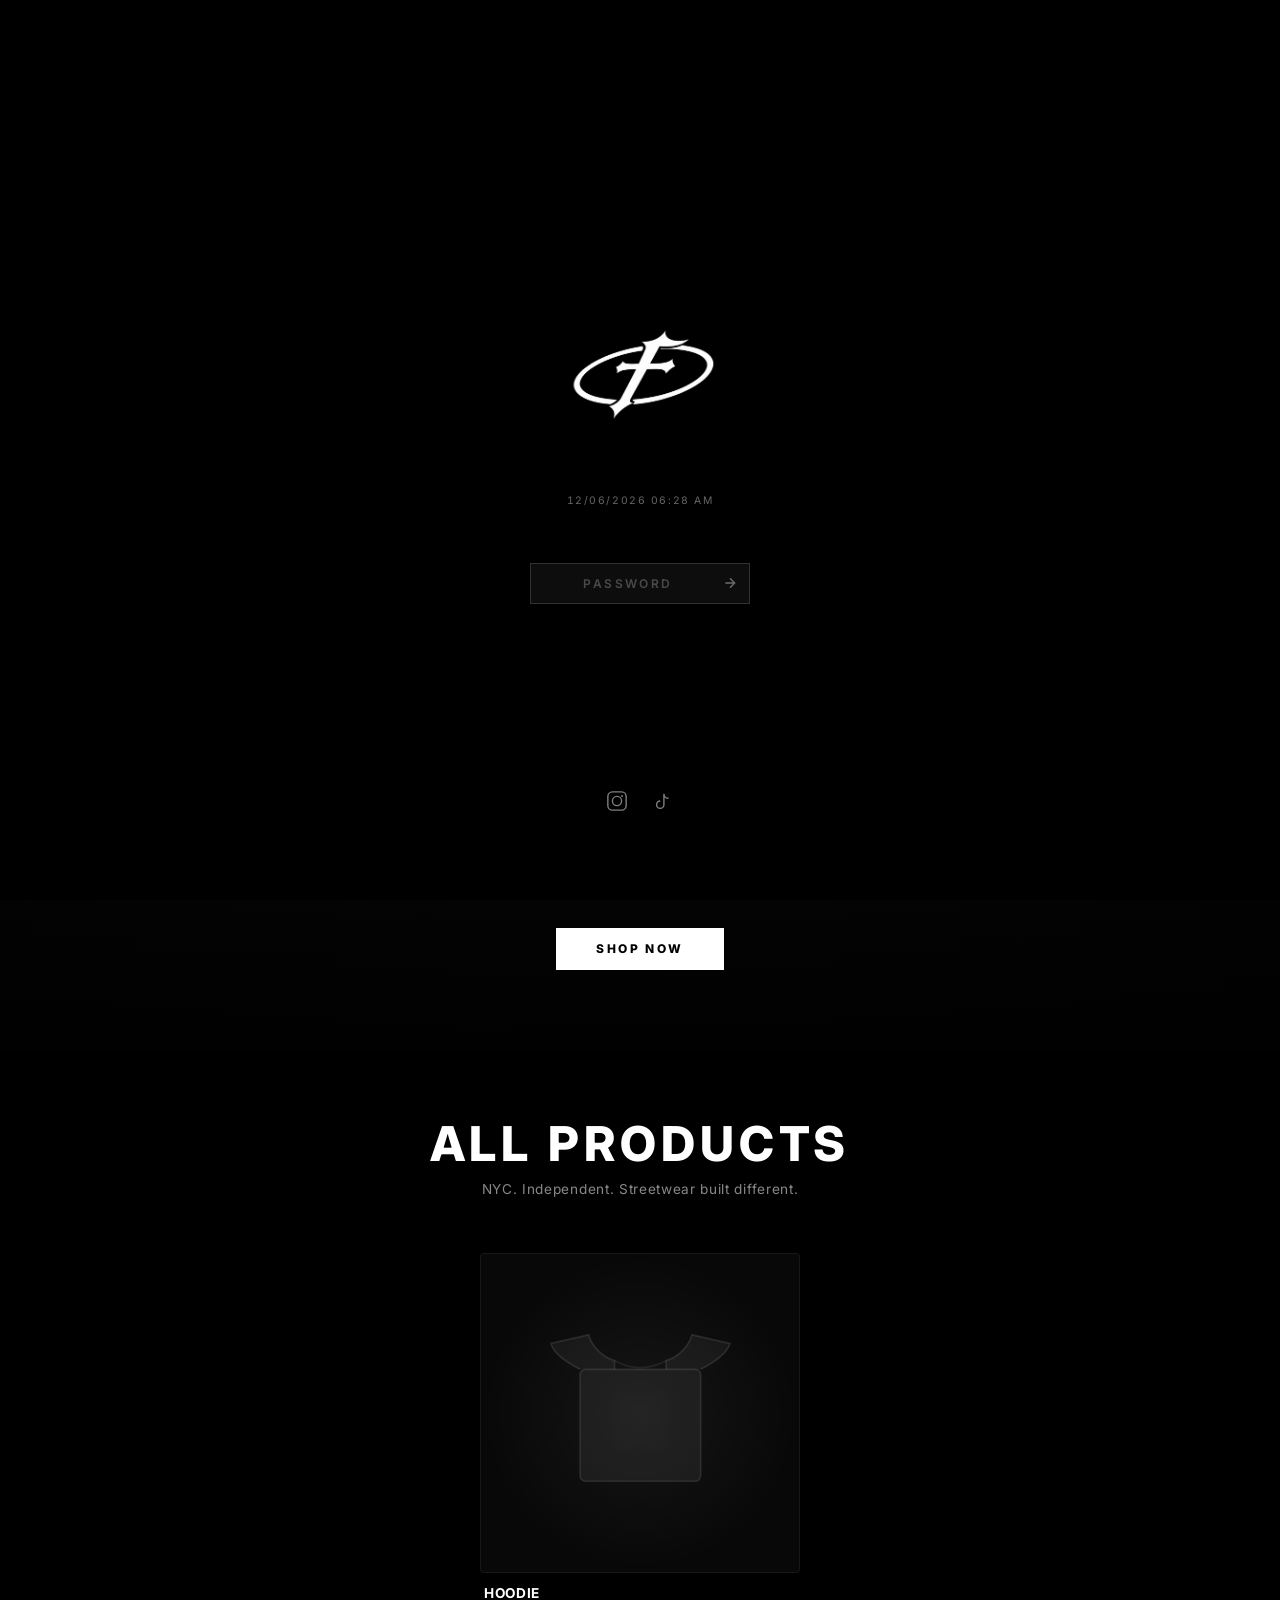
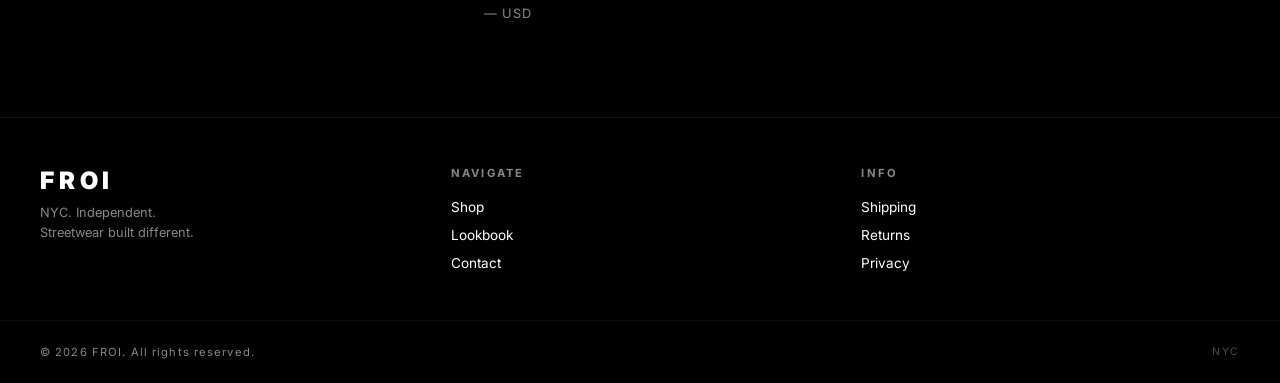
==== preview.html @ b71837b9 "add product page modal for hoodie" ====
<!DOCTYPE html>
<html lang="en">
<head>
  <meta charset="UTF-8">
  <meta name="viewport" content="width=device-width, initial-scale=1.0">
  <title>FROI — Collection</title>
  <link rel="preconnect" href="https://fonts.googleapis.com">
  <link href="https://fonts.googleapis.com/css2?family=Inter:wght@400;600;700;800;900&display=swap" rel="stylesheet">
  <style>
    *, *::before, *::after { box-sizing: border-box; margin: 0; padding: 0; }

    :root {
      --bg: #000000;
      --text: #ffffff;
      --text-muted: #888;
      --accent: #ffffff;
      --font: 'Inter', -apple-system, sans-serif;
    }

    html { font-size: 16px; scroll-behavior: smooth; }

    body {
      background: var(--bg);
      color: var(--text);
      font-family: var(--font);
      min-height: 100vh;
      overflow-x: hidden;
    }

    #starfield {
      position: fixed;
      top: 0; left: 0;
      width: 100%; height: 100%;
      z-index: 0;
      pointer-events: none;
    }

    #lightning-canvas {
      position: fixed;
      top: 0; left: 0;
      width: 100%; height: 100%;
      z-index: 9999;
      pointer-events: none;
    }

    .page-wrapper { position: relative; z-index: 2; }

    /* ===== HEADER ===== */
    .site-header {
      position: -webkit-sticky;
      position: sticky;
      top: 0;
      z-index: 100;
      padding: 0 2rem;
      border-bottom: 1px solid rgba(255,255,255,0.08);
      background: rgba(0,0,0,0.7);
      backdrop-filter: blur(12px);
      -webkit-backdrop-filter: blur(12px);
    }

    .header-welcome {
      text-align: center;
      font-size: 0.6rem;
      letter-spacing: 0.25em;
      text-transform: uppercase;
      color: var(--text-muted);
      padding: 6px 0 4px;
      border-bottom: 1px solid rgba(255,255,255,0.05);
    }

    .header-inner {
      display: grid;
      grid-template-columns: 1fr auto 1fr;
      align-items: center;
      padding: 1rem 0;
    }

    .header-nav { display: flex; gap: 2rem; list-style: none; }

    .header-nav a {
      color: var(--text);
      text-decoration: none;
      font-size: 0.75rem;
      font-weight: 600;
      letter-spacing: 0.15em;
      text-transform: uppercase;
      transition: color 0.2s;
    }
    .header-nav a:hover { color: var(--text-muted); }

    .header-logo {
      display: flex;
      flex-direction: column;
      align-items: center;
      gap: 2px;
      text-decoration: none;
    }

    .logo-icon { width: 140px; height: 140px; object-fit: contain; }

    .logo-datetime {
      font-size: 0.6rem;
      color: var(--text-muted);
      letter-spacing: 0.1em;
      font-variant-numeric: tabular-nums;
    }

    .header-actions {
      display: flex;
      justify-content: flex-end;
      align-items: center;
      gap: 1.25rem;
    }

    .header-actions a,
    .header-actions button {
      background: none;
      border: none;
      color: var(--text);
      cursor: pointer;
      padding: 0;
      display: flex;
      align-items: center;
      text-decoration: none;
      transition: opacity 0.2s;
      position: relative;
    }
    .header-actions a:hover,
    .header-actions button:hover { opacity: 0.6; }

    /* ===== COLLECTION ===== */
    .collection-header {
      text-align: center;
      padding: 4rem 2rem 2.5rem;
    }

    .collection-header h1 {
      font-size: clamp(1.5rem, 4vw, 3rem);
      font-weight: 800;
      letter-spacing: 0.1em;
      text-transform: uppercase;
    }

    .collection-header p {
      color: var(--text-muted);
      font-size: 0.85rem;
      margin-top: 0.5rem;
      letter-spacing: 0.05em;
    }

    .product-grid {
      display: grid;
      grid-template-columns: repeat(4, 1fr);
      gap: 2rem 1.5rem;
      padding: 1rem 2.5rem 4rem;
      max-width: 1400px;
      margin: 0 auto;
    }

    /* ===== PRODUCT CARD ===== */
    .product-card {
      display: flex;
      flex-direction: column;
      gap: 0.75rem;
      cursor: pointer;
      transition: transform 0.3s ease;
    }
    .product-card:hover { transform: translateY(-6px); }

    .product-card__image-wrap {
      position: relative;
      aspect-ratio: 1 / 1;
      background: rgba(255,255,255,0.03);
      border: 1px solid rgba(255,255,255,0.06);
      border-radius: 4px;
      overflow: hidden;
      display: flex;
      align-items: center;
      justify-content: center;
    }

    .product-card__image-wrap::before {
      content: '';
      position: absolute;
      inset: 0;
      background: radial-gradient(ellipse at center, rgba(255,255,255,0.06) 0%, transparent 70%);
      pointer-events: none;
    }

    .product-card__img-placeholder {
      width: 70%;
      height: 70%;
      display: flex;
      align-items: center;
      justify-content: center;
      color: rgba(255,255,255,0.12);
      font-size: 0.7rem;
      letter-spacing: 0.15em;
      text-transform: uppercase;
      border: 1px dashed rgba(255,255,255,0.08);
      border-radius: 2px;
      transition: filter 0.4s ease;
    }

    .product-card:hover .product-card__img-placeholder {
      filter: drop-shadow(0 0 30px rgba(255,255,255,0.15));
    }

    /* SVG clothing icons */
    .product-card__icon {
      width: 65%;
      height: 65%;
      object-fit: contain;
      filter: drop-shadow(0 0 20px rgba(255,255,255,0.1));
      transition: transform 0.4s ease, filter 0.4s ease;
    }
    .product-card:hover .product-card__icon {
      transform: scale(1.05) translateY(-4px);
      filter: drop-shadow(0 0 40px rgba(255,255,255,0.2));
    }

    .product-card__badge {
      position: absolute;
      top: 0.75rem;
      right: 0.75rem;
      background: rgba(255,255,255,0.08);
      border: 1px solid rgba(255,255,255,0.15);
      backdrop-filter: blur(8px);
      color: var(--text-muted);
      font-size: 0.65rem;
      font-weight: 700;
      letter-spacing: 0.1em;
      text-transform: uppercase;
      padding: 4px 10px;
      border-radius: 100px;
    }

    .product-card__badge--new {
      background: rgba(255,255,255,0.1);
      border-color: var(--accent);
      color: var(--accent);
    }

    .product-card__info { padding: 0 0.25rem; }

    .product-card__title {
      font-size: 0.85rem;
      font-weight: 700;
      letter-spacing: 0.05em;
      text-transform: uppercase;
      color: var(--text);
      text-decoration: none;
      display: block;
    }

    .product-card__price {
      margin-top: 0.3rem;
      font-size: 0.8rem;
      color: var(--text-muted);
      letter-spacing: 0.05em;
    }

    .product-card__price s { color: rgba(255,255,255,0.25); margin-right: 6px; }
    .product-card__price .sale { color: var(--accent); font-weight: 700; }

    /* ===== PASSWORD SCREEN ===== */
    .password-screen {
      position: fixed;
      inset: 0;
      z-index: 9998;
      background: #000;
      display: flex;
      flex-direction: column;
      align-items: center;
      justify-content: center;
      gap: 0;
      transition: opacity 0.8s ease, visibility 0.8s ease;
    }

    .password-screen.hidden {
      opacity: 0;
      visibility: hidden;
      pointer-events: none;
    }

    .ps-logo-wrap {
      perspective: 700px;
      margin-bottom: 1.25rem;
    }

    .ps-logo {
      width: 200px;
      height: 200px;
      object-fit: contain;
      display: block;
      animation: coin-spin 12s linear infinite;
      transform-origin: center;
    }

    @keyframes coin-spin {
      0%   { transform: rotateY(0deg); }
      100% { transform: rotateY(-360deg); }
    }

    .ps-clock {
      font-size: 0.65rem;
      color: rgba(255,255,255,0.4);
      letter-spacing: 0.15em;
      font-variant-numeric: tabular-nums;
      margin-bottom: 3.5rem;
    }

    .ps-nav {
      display: flex;
      flex-direction: column;
      align-items: center;
      gap: 1.25rem;
      margin-bottom: 3.5rem;
      list-style: none;
    }

    .ps-nav a {
      font-size: 1.1rem;
      font-weight: 800;
      letter-spacing: 0.25em;
      text-transform: uppercase;
      color: #fff;
      text-decoration: none;
      text-shadow: 0 0 20px rgba(255,255,255,0.35);
      transition: text-shadow 0.2s, color 0.2s;
    }

    .ps-nav a:hover {
      color: rgba(255,255,255,0.6);
      text-shadow: 0 0 8px rgba(255,255,255,0.1);
    }

    .ps-socials {
      display: flex;
      gap: 1.5rem;
      margin-bottom: 3rem;
    }

    .ps-socials a {
      color: rgba(255,255,255,0.5);
      text-decoration: none;
      transition: color 0.2s;
      display: flex;
    }

    .ps-socials a:hover { color: #fff; }

    .ps-form {
      display: flex;
      flex-direction: column;
      align-items: center;
      gap: 0.75rem;
    }

    .ps-input-wrap {
      position: relative;
      display: flex;
      align-items: center;
    }

    .ps-input {
      background: rgba(255,255,255,0.05);
      border: 1px solid rgba(255,255,255,0.15);
      color: #fff;
      font-family: var(--font);
      font-size: 0.75rem;
      font-weight: 600;
      letter-spacing: 0.25em;
      text-align: center;
      text-transform: uppercase;
      padding: 0.75rem 3rem 0.75rem 1.5rem;
      width: 220px;
      outline: none;
      transition: border-color 0.2s;
    }

    .ps-input::placeholder {
      color: rgba(255,255,255,0.25);
      letter-spacing: 0.2em;
    }

    .ps-input:focus { border-color: rgba(255,255,255,0.4); }

    .ps-input.error { border-color: var(--accent); animation: shake 0.35s ease; }

    @keyframes shake {
      0%,100% { transform: translateX(0); }
      20%      { transform: translateX(-6px); }
      40%      { transform: translateX(6px); }
      60%      { transform: translateX(-4px); }
      80%      { transform: translateX(4px); }
    }

    .ps-submit {
      position: absolute;
      right: 0.75rem;
      background: none;
      border: none;
      color: rgba(255,255,255,0.4);
      cursor: pointer;
      padding: 0;
      display: flex;
      transition: color 0.2s;
    }

    .ps-submit:hover { color: #fff; }

    .ps-error {
      font-size: 0.65rem;
      letter-spacing: 0.2em;
      text-transform: uppercase;
      color: rgba(255,255,255,0.5);
      opacity: 0;
      transition: opacity 0.2s;
      height: 1em;
    }

    .ps-error.show { opacity: 1; }

    .ps-dot {
      width: 8px;
      height: 8px;
      border-radius: 50%;
      background: rgba(255,255,255,0.5);
      box-shadow: 0 0 12px 4px rgba(255,255,255,0.25);
      margin-top: 1.5rem;
      animation: pulse-dot 2s ease-in-out infinite;
    }

    @keyframes pulse-dot {
      0%,100% { opacity: 0.4; transform: scale(1); }
      50%      { opacity: 1; transform: scale(1.3); }
    }

    /* ===== HERO ===== */
    .hero {
      position: relative;
      width: 100%;
      height: 92vh;
      min-height: 560px;
      overflow: hidden;
      display: flex;
      align-items: flex-end;
    }

    .hero__bg {
      position: absolute;
      inset: 0;
      background:
        linear-gradient(to bottom, rgba(0,0,0,0.15) 0%, rgba(0,0,0,0.55) 60%, rgba(0,0,0,0.92) 100%),
        linear-gradient(to right, rgba(0,0,0,0.3) 0%, transparent 40%, transparent 60%, rgba(0,0,0,0.3) 100%);
      z-index: 1;
    }

    /* Swaps to real photo — put your image URL here */
    .hero__photo {
      position: absolute;
      inset: 0;
      width: 100%;
      height: 100%;
      object-fit: cover;
      object-position: center top;
      filter: grayscale(15%) contrast(1.05);
    }

    /* Placeholder shown when there's no photo */
    .hero__placeholder {
      position: absolute;
      inset: 0;
      background: linear-gradient(160deg, #0a0a0a 0%, #111 40%, #0d0d0d 100%);
      display: flex;
      align-items: center;
      justify-content: center;
    }

    .hero__placeholder-text {
      color: rgba(255,255,255,0.06);
      font-size: clamp(4rem, 14vw, 14rem);
      font-weight: 900;
      letter-spacing: 0.1em;
      text-transform: uppercase;
      user-select: none;
    }

    .hero__content {
      position: relative;
      z-index: 2;
      width: 100%;
      text-align: center;
      padding: 0 2rem 5rem;
    }

    .hero__eyebrow {
      font-size: 0.7rem;
      font-weight: 600;
      letter-spacing: 0.4em;
      text-transform: uppercase;
      color: var(--accent);
      margin-bottom: 0.75rem;
    }

    .hero__title {
      font-size: clamp(2.5rem, 7vw, 6.5rem);
      font-weight: 900;
      letter-spacing: -0.01em;
      line-height: 1;
      text-transform: uppercase;
      margin-bottom: 1rem;
    }

    .hero__subtitle {
      font-size: 1rem;
      color: rgba(255,255,255,0.6);
      letter-spacing: 0.05em;
      margin-bottom: 2rem;
    }

    .hero__cta {
      display: inline-block;
      padding: 0.85rem 2.5rem;
      background: #fff;
      color: #000;
      font-size: 0.75rem;
      font-weight: 800;
      letter-spacing: 0.2em;
      text-transform: uppercase;
      text-decoration: none;
      border: none;
      cursor: pointer;
      transition: background 0.2s, color 0.2s;
    }

    .hero__cta:hover {
      background: rgba(255,255,255,0.85);
      color: #000;
    }

    /* ===== TICKER ===== */
    .ticker {
      position: relative;
      z-index: 2;
      overflow: hidden;
      background: rgba(0,0,0,0.0);
      border-top: 1px solid rgba(255,255,255,0.08);
      border-bottom: 1px solid rgba(255,255,255,0.08);
      padding: 0.65rem 0;
    }

    .ticker__track {
      display: flex;
      gap: 0;
      white-space: nowrap;
      animation: ticker-scroll 18s linear infinite;
    }

    .ticker__item {
      display: inline-flex;
      align-items: center;
      gap: 1.5rem;
      padding: 0 1.5rem;
      font-size: 0.72rem;
      font-weight: 700;
      letter-spacing: 0.2em;
      text-transform: uppercase;
      color: rgba(255,255,255,0.7);
      flex-shrink: 0;
    }

    .ticker__dot {
      width: 4px;
      height: 4px;
      border-radius: 50%;
      background: rgba(255,255,255,0.4);
      display: inline-block;
      flex-shrink: 0;
    }

    @keyframes ticker-scroll {
      0%   { transform: translateX(0); }
      100% { transform: translateX(-50%); }
    }

    /* ===== FOOTER ===== */
    .site-footer {
      border-top: 1px solid rgba(255,255,255,0.08);
      padding: 3rem 2.5rem;
      display: grid;
      grid-template-columns: 1fr 1fr 1fr;
      gap: 2rem;
      position: relative;
      z-index: 1;
    }

    .footer-brand .logo-text {
      font-size: 1.5rem;
      font-weight: 900;
      letter-spacing: 0.2em;
    }

    .footer-brand p {
      color: var(--text-muted);
      font-size: 0.8rem;
      margin-top: 0.5rem;
      line-height: 1.6;
    }

    .footer-links h4 {
      font-size: 0.7rem;
      font-weight: 700;
      letter-spacing: 0.2em;
      text-transform: uppercase;
      color: var(--text-muted);
      margin-bottom: 1rem;
    }

    .footer-links ul { list-style: none; display: flex; flex-direction: column; gap: 0.5rem; }

    .footer-links a {
      color: var(--text);
      text-decoration: none;
      font-size: 0.85rem;
      transition: color 0.2s;
    }
    .footer-links a:hover { color: var(--text-muted); }

    .footer-bottom {
      border-top: 1px solid rgba(255,255,255,0.05);
      padding: 1.5rem 2.5rem;
      display: flex;
      justify-content: space-between;
      align-items: center;
      position: relative;
      z-index: 1;
    }

    .footer-bottom p {
      color: var(--text-muted);
      font-size: 0.7rem;
      letter-spacing: 0.1em;
    }

    /* ===== CART DRAWER ===== */
    .cart-drawer {
      position: fixed;
      top: 0; right: 0;
      width: 360px;
      height: 100vh;
      background: rgba(8,8,8,0.97);
      border-left: 1px solid rgba(255,255,255,0.08);
      backdrop-filter: blur(20px);
      z-index: 999;
      transform: translateX(100%);
      transition: transform 0.3s ease;
      display: flex;
      flex-direction: column;
    }
    .cart-drawer.open { transform: translateX(0); }

    .cart-drawer__header {
      padding: 1.5rem;
      border-bottom: 1px solid rgba(255,255,255,0.08);
      display: flex;
      justify-content: space-between;
      align-items: center;
    }

    .cart-drawer__header h2 {
      font-size: 0.8rem;
      font-weight: 700;
      letter-spacing: 0.2em;
      text-transform: uppercase;
    }

    .cart-drawer__close {
      background: none;
      border: none;
      color: var(--text);
      cursor: pointer;
      font-size: 1.25rem;
      line-height: 1;
    }

    .cart-drawer__body {
      flex: 1;
      overflow-y: auto;
      padding: 1.5rem;
    }

    .cart-empty {
      text-align: center;
      color: var(--text-muted);
      font-size: 0.85rem;
      margin-top: 3rem;
      letter-spacing: 0.05em;
    }

    .cart-drawer__footer {
      padding: 1.5rem;
      border-top: 1px solid rgba(255,255,255,0.08);
    }

    .btn-checkout {
      display: block;
      width: 100%;
      padding: 1rem;
      background: #fff;
      color: #000;
      border: none;
      font-size: 0.8rem;
      font-weight: 800;
      letter-spacing: 0.2em;
      text-transform: uppercase;
      cursor: pointer;
      text-align: center;
      transition: opacity 0.2s;
    }
    .btn-checkout:hover { opacity: 0.85; }

    .overlay {
      position: fixed;
      inset: 0;
      background: rgba(0,0,0,0.5);
      z-index: 998;
      opacity: 0;
      pointer-events: none;
      transition: opacity 0.3s;
    }
    .overlay.active { opacity: 1; pointer-events: all; }

    /* ===== PRODUCT MODAL ===== */
    .product-modal {
      position: fixed;
      inset: 0;
      z-index: 9997;
      background: #000;
      display: flex;
      flex-direction: column;
      opacity: 0;
      visibility: hidden;
      transform: translateY(30px);
      transition: opacity 0.4s ease, transform 0.4s ease, visibility 0.4s;
      overflow-y: auto;
    }

    .product-modal.open {
      opacity: 1;
      visibility: visible;
      transform: translateY(0);
    }

    .product-modal__header {
      display: flex;
      justify-content: flex-end;
      padding: 1.25rem 1.5rem;
      border-bottom: 1px solid rgba(255,255,255,0.06);
      position: sticky;
      top: 0;
      background: rgba(0,0,0,0.85);
      backdrop-filter: blur(12px);
      z-index: 10;
    }

    .product-modal__close {
      background: none;
      border: none;
      color: #fff;
      cursor: pointer;
      font-size: 0.75rem;
      font-weight: 700;
      letter-spacing: 0.2em;
      text-transform: uppercase;
      display: flex;
      align-items: center;
      gap: 0.5rem;
      opacity: 0.6;
      transition: opacity 0.2s;
    }
    .product-modal__close:hover { opacity: 1; }

    .product-modal__body {
      display: grid;
      grid-template-columns: 1fr 1fr;
      flex: 1;
      min-height: calc(100vh - 60px);
    }

    .product-modal__image {
      display: flex;
      align-items: center;
      justify-content: center;
      padding: 3rem;
      border-right: 1px solid rgba(255,255,255,0.06);
      position: relative;
    }

    .product-modal__image::before {
      content: '';
      position: absolute;
      inset: 0;
      background: radial-gradient(ellipse at center, rgba(255,255,255,0.04) 0%, transparent 70%);
    }

    .product-modal__image img {
      width: 100%;
      max-width: 420px;
      object-fit: contain;
      filter: drop-shadow(0 0 60px rgba(255,255,255,0.08));
    }

    .product-modal__image-placeholder {
      width: 80%;
      aspect-ratio: 1;
      border: 1px dashed rgba(255,255,255,0.1);
      display: flex;
      align-items: center;
      justify-content: center;
      color: rgba(255,255,255,0.15);
      font-size: 0.7rem;
      letter-spacing: 0.2em;
      text-transform: uppercase;
    }

    .product-modal__info {
      padding: 3rem 2.5rem;
      display: flex;
      flex-direction: column;
      justify-content: center;
      gap: 1.5rem;
    }

    .product-modal__sku {
      font-size: 0.65rem;
      letter-spacing: 0.3em;
      color: rgba(255,255,255,0.3);
      text-transform: uppercase;
    }

    .product-modal__title {
      font-size: clamp(2rem, 4vw, 3.5rem);
      font-weight: 900;
      letter-spacing: -0.01em;
      line-height: 1;
    }

    .product-modal__price {
      font-size: 1.1rem;
      color: rgba(255,255,255,0.7);
      letter-spacing: 0.05em;
    }

    .product-modal__divider {
      border: none;
      border-top: 1px solid rgba(255,255,255,0.08);
    }

    .product-modal__qty-label {
      font-size: 0.7rem;
      font-weight: 700;
      letter-spacing: 0.2em;
      text-transform: uppercase;
      color: rgba(255,255,255,0.4);
      margin-bottom: 0.75rem;
    }

    .product-modal__qty {
      display: flex;
      align-items: center;
      gap: 0;
      border: 1px solid rgba(255,255,255,0.2);
      width: fit-content;
    }

    .qty-btn {
      background: none;
      border: none;
      color: #fff;
      width: 44px;
      height: 44px;
      font-size: 1.1rem;
      cursor: pointer;
      display: flex;
      align-items: center;
      justify-content: center;
      transition: background 0.2s;
    }
    .qty-btn:hover { background: rgba(255,255,255,0.08); }

    .qty-num {
      width: 44px;
      text-align: center;
      font-size: 0.85rem;
      font-weight: 700;
      letter-spacing: 0.1em;
      border-left: 1px solid rgba(255,255,255,0.2);
      border-right: 1px solid rgba(255,255,255,0.2);
      height: 44px;
      display: flex;
      align-items: center;
      justify-content: center;
    }

    .btn-add-cart {
      width: 100%;
      padding: 1.1rem;
      background: #fff;
      color: #000;
      border: none;
      font-size: 0.75rem;
      font-weight: 900;
      letter-spacing: 0.25em;
      text-transform: uppercase;
      cursor: pointer;
      transition: opacity 0.2s;
    }
    .btn-add-cart:hover { opacity: 0.85; }

    @media (max-width: 768px) {
      .product-modal__body { grid-template-columns: 1fr; min-height: auto; }
      .product-modal__image { border-right: none; border-bottom: 1px solid rgba(255,255,255,0.06); padding: 2rem; }
      .product-modal__info { padding: 2rem 1.5rem; }
    }

    /* ===== RESPONSIVE ===== */
    @media (max-width: 1024px) {
      .product-grid { grid-template-columns: repeat(3, 1fr); }
    }
    @media (max-width: 768px) {
      .header-nav { display: none; }
      .header-inner {
        display: flex;
        justify-content: center;
        align-items: center;
        position: relative;
        padding: 0.75rem 0;
      }
      .header-actions {
        position: absolute;
        right: 0;
      }
      .product-grid { grid-template-columns: repeat(2, 1fr); padding: 1rem 1rem 3rem; gap: 1rem; }
      .site-footer { grid-template-columns: 1fr; }
      .cart-drawer { width: 100%; }
    }
  </style>
</head>
<body>

<canvas id="lightning-canvas" aria-hidden="true"></canvas>

<!-- PASSWORD SCREEN -->
<div class="password-screen" id="ps">

  <!-- Contenido (sobre el canvas de rayos) -->
  <div style="position:relative;z-index:2;display:flex;flex-direction:column;align-items:center;">

  <!-- Logo girando -->
  <div class="ps-logo-wrap">
    <img class="ps-logo" src="logo.png" alt="FROI">
  </div>

  <!-- Reloj -->
  <div class="ps-clock" id="ps-clock"></div>

  <!-- Contraseña -->
  <div class="ps-form">
    <div class="ps-input-wrap">
      <input
        class="ps-input"
        id="ps-input"
        type="password"
        placeholder="Password"
        autocomplete="off"
        spellcheck="false"
      >
      <button class="ps-submit" id="ps-submit" aria-label="Enter">
        <svg width="16" height="16" viewBox="0 0 24 24" fill="none" stroke="currentColor" stroke-width="2">
          <path d="M5 12h14M12 5l7 7-7 7"/>
        </svg>
      </button>
    </div>
    <div class="ps-error" id="ps-error">Incorrect password</div>
  </div>

  </div><!-- end contenido z-index:2 -->

  <!-- Redes sociales abajo -->
  <div class="ps-socials" style="position:absolute; bottom: 2.5rem; z-index:2;">
    <a href="https://instagram.com/thefroicuts" target="_blank" aria-label="Instagram">
      <svg width="22" height="22" viewBox="0 0 24 24" fill="none" stroke="currentColor" stroke-width="1.5">
        <rect x="2" y="2" width="20" height="20" rx="5"/>
        <circle cx="12" cy="12" r="5"/>
        <circle cx="17.5" cy="6.5" r="1" fill="currentColor" stroke="none"/>
      </svg>
    </a>
    <a href="https://tiktok.com/@thefroicuts" target="_blank" aria-label="TikTok">
      <svg width="22" height="22" viewBox="0 0 24 24" fill="none" stroke="currentColor" stroke-width="1.5">
        <path d="M9 12a4 4 0 1 0 4 4V4a5 5 0 0 0 5 5"/>
      </svg>
    </a>
  </div>
</div>

<div class="page-wrapper">

  <!-- HEADER -->
  <header class="site-header">
    <div class="header-inner">
      <nav>
        <ul class="header-nav">
          <li><a href="#">Shop</a></li>
          <li><a href="#">Contact</a></li>
          <li><a href="#">Lookbook</a></li>
        </ul>
      </nav>

      <a href="#" class="header-logo">
        <img class="logo-icon" src="logo.png" alt="FROI">
        <span class="logo-datetime" id="clock"></span>
      </a>

      <div class="header-actions">
        <a href="#" aria-label="Search">
          <svg width="18" height="18" fill="none" stroke="currentColor" stroke-width="1.5" viewBox="0 0 24 24">
            <circle cx="11" cy="11" r="7"/><path d="m16.5 16.5 4 4"/>
          </svg>
        </a>
        <a href="#" aria-label="Account">
          <svg width="18" height="18" fill="none" stroke="currentColor" stroke-width="1.5" viewBox="0 0 24 24">
            <circle cx="12" cy="7" r="4"/><path d="M4 20c0-4 3.6-7 8-7s8 3 8 7"/>
          </svg>
        </a>
        <button id="cart-open" aria-label="Open cart">
          <svg width="18" height="18" fill="none" stroke="currentColor" stroke-width="1.5" viewBox="0 0 24 24">
            <path d="M6 2 3 6v14a2 2 0 0 0 2 2h14a2 2 0 0 0 2-2V6l-3-4z"/>
            <line x1="3" y1="6" x2="21" y2="6"/>
            <path d="M16 10a4 4 0 0 1-8 0"/>
          </svg>
        </button>
      </div>
    </div>
    <!-- Ticker fijo dentro del header -->
    <div class="ticker" style="border-top:1px solid rgba(255,255,255,0.06);border-bottom:none;" aria-hidden="true">
      <div class="ticker__track">
        <span class="ticker__item">New Drop Today <span class="ticker__dot"></span></span>
        <span class="ticker__item">New Drop Today <span class="ticker__dot"></span></span>
        <span class="ticker__item">New Drop Today <span class="ticker__dot"></span></span>
        <span class="ticker__item">New Drop Today <span class="ticker__dot"></span></span>
        <span class="ticker__item">New Drop Today <span class="ticker__dot"></span></span>
        <span class="ticker__item">New Drop Today <span class="ticker__dot"></span></span>
        <span class="ticker__item">New Drop Today <span class="ticker__dot"></span></span>
        <span class="ticker__item">New Drop Today <span class="ticker__dot"></span></span>
        <span class="ticker__item">New Drop Today <span class="ticker__dot"></span></span>
        <span class="ticker__item">New Drop Today <span class="ticker__dot"></span></span>
        <span class="ticker__item">New Drop Today <span class="ticker__dot"></span></span>
        <span class="ticker__item">New Drop Today <span class="ticker__dot"></span></span>
      </div>
    </div>
  </header>

  <!-- MAIN -->
  <main>

    <!-- HERO -->
    <section class="hero">
      <!-- Placeholder visual (reemplaza con tu foto real) -->
      <div class="hero__placeholder">
        <span class="hero__placeholder-text">FROI</span>
      </div>
      <!--
        Cuando tengas tu foto, descomenta esta línea y borra el placeholder de arriba:
        <img class="hero__photo" src="TU-FOTO.jpg" alt="FROI New Collection">
      -->
      <div class="hero__bg"></div>
      <div class="hero__content">
        <p class="hero__eyebrow">NYC — 2026</p>
        <h1 class="hero__title">New Drop</h1>
        <p class="hero__subtitle">Fresh cuts. Fresh fits. Built in New York.</p>
        <a href="#collection" class="hero__cta">Shop Now</a>
      </div>
    </section>

    </section>

    <div id="collection">
    <div class="collection-header">
      <h1>All Products</h1>
      <p>NYC. Independent. Streetwear built different.</p>
    </div>

    <div class="product-grid" style="grid-template-columns: repeat(1, minmax(0, 320px)); justify-content: center;">

      <!-- Card 1 — placeholder para tu producto real -->
      <div class="product-card">
        <div class="product-card__image-wrap">
          <svg class="product-card__icon" viewBox="0 0 120 120" fill="none">
            <rect x="25" y="35" width="70" height="65" rx="3" fill="rgba(255,255,255,0.06)" stroke="rgba(255,255,255,0.1)" stroke-width="1"/>
            <path d="M25 35 C25 35 10 28 8 20 L30 15 C32 22 38 28 45 30 L45 35" fill="rgba(255,255,255,0.05)" stroke="rgba(255,255,255,0.1)" stroke-width="1"/>
            <path d="M95 35 C95 35 110 28 112 20 L90 15 C88 22 82 28 75 30 L75 35" fill="rgba(255,255,255,0.05)" stroke="rgba(255,255,255,0.1)" stroke-width="1"/>
            <path d="M45 30 Q60 38 75 30" fill="none" stroke="rgba(255,255,255,0.08)" stroke-width="1"/>
          </svg>
        </div>
        <div class="product-card__info">
          <span class="product-card__title">Hoodie</span>
          <div class="product-card__price">— USD</div>
        </div>
      </div>

      <!-- Cards eliminadas — agregar productos reales aquí -->
      <!-- Card 6 BORRADO
        <div class="product-card">
        <div class="product-card__image-wrap">
          <svg class="product-card__icon" viewBox="0 0 120 120" fill="none">
            <path d="M28 42 L20 28 L42 20 Q60 34 78 20 L100 28 L92 42 L80 36 L80 95 L40 95 L40 36 Z" fill="rgba(20,20,20,0.8)" stroke="rgba(255,255,255,0.12)" stroke-width="1"/>
            <path d="M42 55 Q60 62 78 55" fill="none" stroke="rgba(255,255,255,0.1)" stroke-width="1"/>
            <ellipse cx="60" cy="32" rx="18" ry="6" fill="rgba(0,0,0,0.5)" stroke="rgba(255,255,255,0.08)" stroke-width="1"/>
          </svg>
        </div>
        <div class="product-card__info">
          <span class="product-card__title">Black Puffer</span>
          <div class="product-card__price">$75.00 USD</div>
        </div>
      </div>

      <!-- Card 7 -->
      <div class="product-card">
    </div>
    </div><!-- end #collection -->
  </main>

  <!-- FOOTER -->
  <footer class="site-footer">
    <div class="footer-brand">
      <div class="logo-text">FROI</div>
      <p>NYC. Independent.<br>Streetwear built different.</p>
    </div>
    <div class="footer-links">
      <h4>Navigate</h4>
      <ul>
        <li><a href="#">Shop</a></li>
        <li><a href="#">Lookbook</a></li>
        <li><a href="#">Contact</a></li>
      </ul>
    </div>
    <div class="footer-links">
      <h4>Info</h4>
      <ul>
        <li><a href="#">Shipping</a></li>
        <li><a href="#">Returns</a></li>
        <li><a href="#">Privacy</a></li>
      </ul>
    </div>
  </footer>

  <div class="footer-bottom">
    <p>&copy; 2026 FROI. All rights reserved.</p>
    <p style="font-size:0.65rem;letter-spacing:0.15em;color:rgba(255,255,255,0.3);">NYC</p>
  </div>

</div>

<!-- Product Modal -->
<div class="product-modal" id="product-modal">
  <div class="product-modal__header">
    <button class="product-modal__close" id="modal-close">
      &#x2715; &nbsp; Close
    </button>
  </div>
  <div class="product-modal__body">
    <!-- Imagen -->
    <div class="product-modal__image">
      <!-- Cuando tengas la foto del hoodie, reemplaza esto: -->
      <div class="product-modal__image-placeholder">Add photo</div>
      <!-- <img src="hoodie.jpg" alt="Hoodie"> -->
    </div>

    <!-- Info -->
    <div class="product-modal__info">
      <div class="product-modal__sku">FROI — NYC</div>
      <h1 class="product-modal__title">Hoodie</h1>
      <div class="product-modal__price">$— USD</div>
      <hr class="product-modal__divider">
      <div>
        <div class="product-modal__qty-label">Quantity</div>
        <div class="product-modal__qty">
          <button class="qty-btn" id="qty-minus">−</button>
          <div class="qty-num" id="qty-num">1</div>
          <button class="qty-btn" id="qty-plus">+</button>
        </div>
      </div>
      <button class="btn-add-cart">Add to Cart</button>
    </div>
  </div>
</div>

<!-- Cart Drawer -->
<div id="cart-drawer" class="cart-drawer">
  <div class="cart-drawer__header">
    <h2>Your Cart</h2>
    <button id="cart-close" class="cart-drawer__close">&#x2715;</button>
  </div>
  <div class="cart-drawer__body">
    <p class="cart-empty">Your cart is empty.</p>
  </div>
  <div class="cart-drawer__footer">
    <button class="btn-checkout">Checkout</button>
  </div>
</div>

<div id="overlay" class="overlay"></div>

<script>
  // ===== CONTRASEÑA =====
  // Cambia "FROI2026" por la contraseña que quieras
  const PASSWORD = '3730';

  (function () {
    const screen  = document.getElementById('ps');
    const input   = document.getElementById('ps-input');
    const submit  = document.getElementById('ps-submit');
    const errEl   = document.getElementById('ps-error');
    const psClock = document.getElementById('ps-clock');

    // Reloj pantalla de acceso
    function tickPs() {
      const d = new Date();
      const mm  = String(d.getMonth() + 1).padStart(2, '0');
      const dd  = String(d.getDate()).padStart(2, '0');
      const yy  = d.getFullYear();
      const hh  = String(d.getHours()).padStart(2, '0');
      const min = String(d.getMinutes()).padStart(2, '0');
      const ampm = d.getHours() >= 12 ? 'PM' : 'AM';
      psClock.textContent = `${mm}/${dd}/${yy} ${hh}:${min} ${ampm}`;
    }
    tickPs();
    setInterval(tickPs, 10000);

    function tryEnter() {
      if (input.value === PASSWORD || input.value.toUpperCase() === PASSWORD) {
        window.strikeAndEnter(() => {
          screen.classList.add('hidden');
          document.body.style.overflow = '';
        });
      } else {
        errEl.classList.add('show');
        input.classList.add('error');
        input.value = '';
        setTimeout(() => {
          input.classList.remove('error');
          errEl.classList.remove('show');
        }, 1800);
      }
    }

    submit.addEventListener('click', tryEnter);
    input.addEventListener('keydown', e => { if (e.key === 'Enter') tryEnter(); });

    // Bloquea scroll mientras está la pantalla de contraseña
    document.body.style.overflow = 'hidden';
  })();

  // ===== LIGHTNING =====
  (function () {
    const ps     = document.getElementById('ps');
    const canvas = document.getElementById('lightning-canvas');
    const ctx    = canvas.getContext('2d');
    let W, H, bolts = [];

    function resize() {
      W = canvas.width  = window.innerWidth;
      H = canvas.height = window.innerHeight;
    }

    // Genera un camino de rayo por desplazamiento de punto medio
    function mkPath(x1, y1, x2, y2, spread, depth) {
      if (depth === 0) return [{x:x1,y:y1},{x:x2,y:y2}];
      const mx = (x1+x2)/2 + (Math.random()-.5)*spread;
      const my = (y1+y2)/2 + (Math.random()-.5)*spread*.4;
      return [...mkPath(x1,y1,mx,my,spread*.55,depth-1),
              ...mkPath(mx,my,x2,y2,spread*.55,depth-1)];
    }

    class Bolt {
      constructor(x1,y1,x2,y2,opts={}) {
        this.pts  = mkPath(x1,y1,x2,y2, opts.spread||120, opts.depth||7);
        this.life = opts.life || 350;
        this.born = performance.now();
        this.maxA = opts.alpha || 0.7;
        this.w    = opts.width || 1.5;
        this.kids = [];
        if (opts.branch !== false) {
          const n = Math.floor(Math.random()*3)+1;
          for (let i=0;i<n;i++) {
            const idx = Math.floor(Math.random()*this.pts.length*.5 + this.pts.length*.15);
            const p   = this.pts[idx];
            if (!p) continue;
            this.kids.push(new Bolt(p.x,p.y,
              p.x+(Math.random()-.5)*160, p.y+Math.random()*160,
              {spread:50,depth:4,alpha:this.maxA*.45,life:this.life*.65,width:this.w*.5,branch:false}
            ));
          }
        }
      }
      draw(ctx,now) {
        const t = (now-this.born)/this.life;
        if (t>=1) return false;
        const a = t<.08 ? (t/.08)*this.maxA : this.maxA*(1-(t-.08)/.92);
        ctx.save();
        // glow
        ctx.globalAlpha = a*.25;
        ctx.strokeStyle = '#fff';
        ctx.lineWidth   = this.w*4;
        ctx.shadowBlur  = 30;
        ctx.shadowColor = 'rgba(200,220,255,.9)';
        ctx.lineCap = 'round';
        ctx.beginPath();
        this.pts.forEach((p,i)=>i?ctx.lineTo(p.x,p.y):ctx.moveTo(p.x,p.y));
        ctx.stroke();
        // core
        ctx.globalAlpha = a;
        ctx.lineWidth   = this.w;
        ctx.shadowBlur  = 12;
        ctx.beginPath();
        this.pts.forEach((p,i)=>i?ctx.lineTo(p.x,p.y):ctx.moveTo(p.x,p.y));
        ctx.stroke();
        ctx.restore();
        this.kids = this.kids.filter(k=>k.draw(ctx,now));
        return true;
      }
    }

    function spawnBg() {
      const onPassword = !ps.classList.contains('hidden');
      const count = onPassword ? Math.floor(Math.random()*2)+1 : 1;
      for (let i=0;i<count;i++) {
        const x = Math.random()*W;
        bolts.push(new Bolt(
          x, -5,
          x+(Math.random()-.5)*W*.9, H+5,
          onPassword
            ? {spread:500,depth:8,alpha:.5+Math.random()*.4,life:300+Math.random()*200,width:1+Math.random()*2}
            : {spread:500,depth:8,alpha:.15+Math.random()*.15,life:300+Math.random()*200,width:.8+Math.random()}
        ));
      }
    }

    function schedule() {
      const onPassword = !ps.classList.contains('hidden');
      const delay = onPassword ? 600+Math.random()*1400 : 2500+Math.random()*3500;
      setTimeout(()=>{ spawnBg(); schedule(); }, delay);
    }

    // Rayo dramático al logo + transición
    window.strikeAndEnter = function(cb) {
      const logoEl  = document.querySelector('.ps-logo');
      const pr      = ps.getBoundingClientRect();
      const lr      = logoEl.getBoundingClientRect();
      const lx      = lr.left-pr.left+lr.width/2;
      const ly      = lr.top -pr.top +lr.height/2;

      // 3 rayos en cascada
      [0,80,160].forEach((delay,i)=>{
        setTimeout(()=>{
          bolts.push(new Bolt(lx+(Math.random()-.5)*300,-10, lx, ly,
            {spread:200,depth:8,alpha:1,life:600,width:3-i*.5}));
        }, delay);
      });

      // Flash blanco
      setTimeout(()=>{
        const fl = document.createElement('div');
        fl.style.cssText = 'position:absolute;inset:0;background:#fff;z-index:999;pointer-events:none;transition:opacity .5s ease;';
        ps.appendChild(fl);
        requestAnimationFrame(()=>requestAnimationFrame(()=>{ fl.style.opacity='0'; }));
        setTimeout(()=>{ fl.remove(); cb && cb(); }, 520);
      }, 200);
    };

    // Loop
    function loop() {
      const now = performance.now();
      ctx.clearRect(0,0,W,H);
      bolts = bolts.filter(b=>b.draw(ctx,now));
      requestAnimationFrame(loop);
    }

    window.addEventListener('resize', resize);
    resize(); loop(); schedule();
  })();


  // CLOCK
  (function () {
    const el = document.getElementById('clock');
    function tick() {
      const d = new Date();
      const mm = String(d.getMonth() + 1).padStart(2, '0');
      const dd = String(d.getDate()).padStart(2, '0');
      const yy = d.getFullYear();
      const hh = String(d.getHours()).padStart(2, '0');
      const min = String(d.getMinutes()).padStart(2, '0');
      el.textContent = `${mm}/${dd}/${yy} ${hh}:${min}`;
    }
    tick();
    setInterval(tick, 60000);
  })();

  // PRODUCT MODAL
  (function () {
    const modal    = document.getElementById('product-modal');
    const closeBtn = document.getElementById('modal-close');
    const card     = document.querySelector('.product-card');
    const minus    = document.getElementById('qty-minus');
    const plus     = document.getElementById('qty-plus');
    const num      = document.getElementById('qty-num');
    let qty = 1;

    card.addEventListener('click', () => {
      modal.classList.add('open');
      document.body.style.overflow = 'hidden';
    });

    function close() {
      modal.classList.remove('open');
      document.body.style.overflow = '';
    }

    closeBtn.addEventListener('click', close);

    minus.addEventListener('click', () => { if (qty > 1) num.textContent = --qty; });
    plus.addEventListener('click',  () => { num.textContent = ++qty; });
  })();

  // CART
  (function () {
    const drawer = document.getElementById('cart-drawer');
    const overlay = document.getElementById('overlay');
    const open = document.getElementById('cart-open');
    const close = document.getElementById('cart-close');

    open.addEventListener('click', () => {
      drawer.classList.add('open');
      overlay.classList.add('active');
      document.body.style.overflow = 'hidden';
    });

    function closeCart() {
      drawer.classList.remove('open');
      overlay.classList.remove('active');
      document.body.style.overflow = '';
    }

    close.addEventListener('click', closeCart);
    overlay.addEventListener('click', closeCart);
  })();
</script>
</body>
</html>
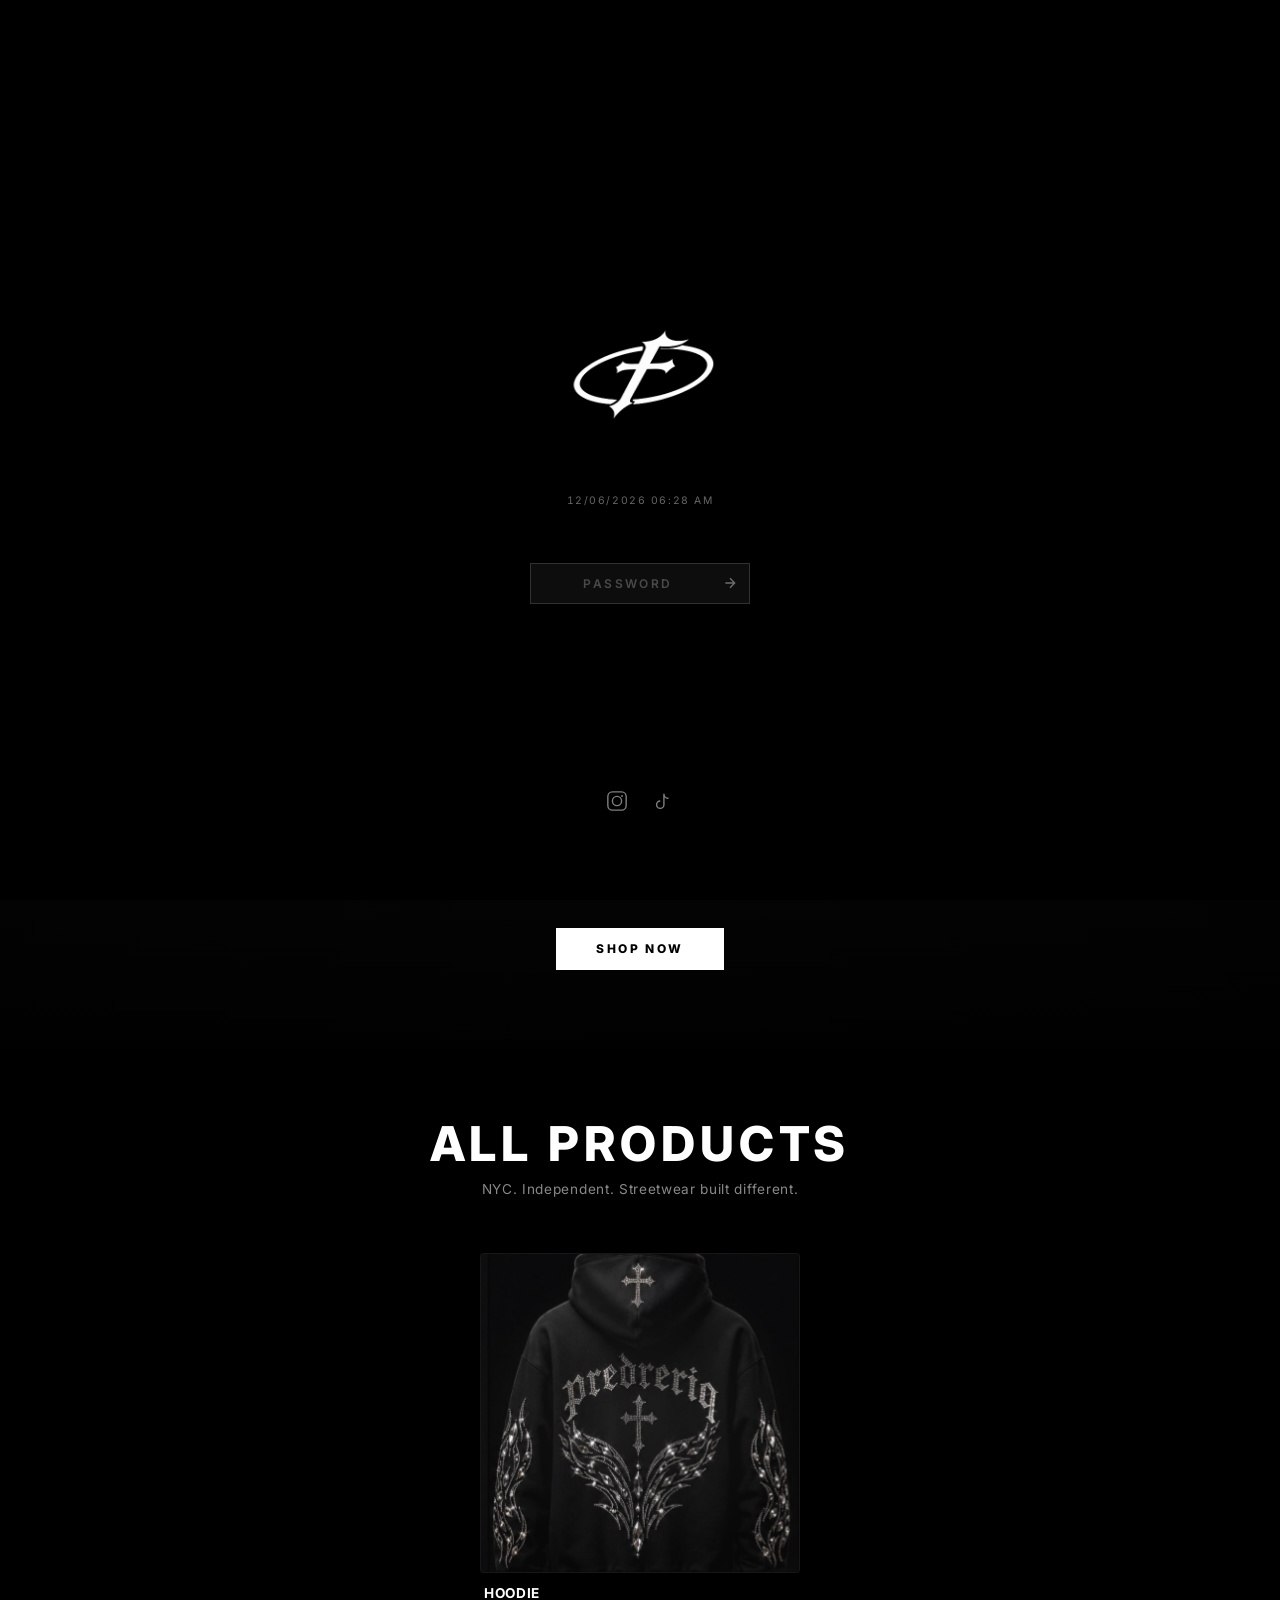
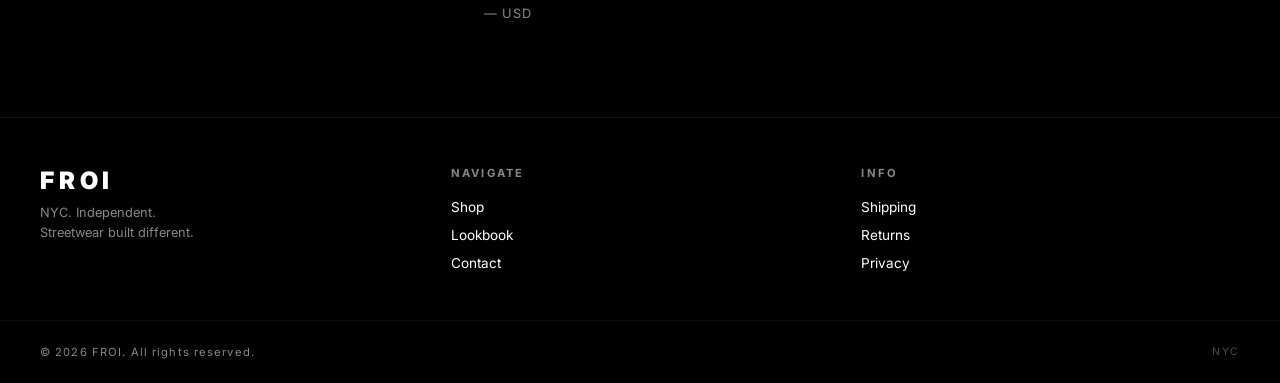
==== commit f04cd58b: "floating hoodie photo with blend mode, real image on product card" ====
--- a/preview.html
+++ b/preview.html
@@ -6,6 +6,8 @@
   <title>FROI — Collection</title>
   <link rel="preconnect" href="https://fonts.googleapis.com">
   <link href="https://fonts.googleapis.com/css2?family=Inter:wght@400;600;700;800;900&display=swap" rel="stylesheet">
+  <script>if(sessionStorage.getItem('froi_auth'))document.documentElement.classList.add('auth-ok');</script>
+  <style>.auth-ok #ps{display:none!important;}</style>
   <style>
     *, *::before, *::after { box-sizing: border-box; margin: 0; padding: 0; }
 
@@ -737,7 +739,7 @@
       position: fixed;
       inset: 0;
       z-index: 9997;
-      background: #000;
+      background: rgba(0,0,0,0.97);
       display: flex;
       flex-direction: column;
       opacity: 0;
@@ -1094,15 +1096,10 @@
 
     <div class="product-grid" style="grid-template-columns: repeat(1, minmax(0, 320px)); justify-content: center;">
 
-      <!-- Card 1 — placeholder para tu producto real -->
+      <!-- Card 1 — Hoodie -->
       <div class="product-card">
         <div class="product-card__image-wrap">
-          <svg class="product-card__icon" viewBox="0 0 120 120" fill="none">
-            <rect x="25" y="35" width="70" height="65" rx="3" fill="rgba(255,255,255,0.06)" stroke="rgba(255,255,255,0.1)" stroke-width="1"/>
-            <path d="M25 35 C25 35 10 28 8 20 L30 15 C32 22 38 28 45 30 L45 35" fill="rgba(255,255,255,0.05)" stroke="rgba(255,255,255,0.1)" stroke-width="1"/>
-            <path d="M95 35 C95 35 110 28 112 20 L90 15 C88 22 82 28 75 30 L75 35" fill="rgba(255,255,255,0.05)" stroke="rgba(255,255,255,0.1)" stroke-width="1"/>
-            <path d="M45 30 Q60 38 75 30" fill="none" stroke="rgba(255,255,255,0.08)" stroke-width="1"/>
-          </svg>
+          <img src="hoodie-front.jpg" alt="Hoodie" style="width:100%;height:100%;object-fit:cover;mix-blend-mode:screen;">
         </div>
         <div class="product-card__info">
           <span class="product-card__title">Hoodie</span>
@@ -1165,10 +1162,42 @@
 
 <!-- Product Modal -->
 <div class="product-modal" id="product-modal">
-  <div class="product-modal__header">
-    <button class="product-modal__close" id="modal-close">
-      &#x2715; &nbsp; Close
-    </button>
+  <!-- Header igual al sitio -->
+  <div class="site-header" style="position:sticky;top:0;z-index:10;">
+    <div class="header-inner">
+      <nav>
+        <ul class="header-nav">
+          <li><a href="#">Shop</a></li>
+          <li><a href="#">Contact</a></li>
+          <li><a href="#">Lookbook</a></li>
+        </ul>
+      </nav>
+      <div class="header-logo">
+        <img class="logo-icon" src="logo.png" alt="FROI">
+      </div>
+      <div class="header-actions">
+        <a href="#" aria-label="Search">
+          <svg width="18" height="18" fill="none" stroke="currentColor" stroke-width="1.5" viewBox="0 0 24 24">
+            <circle cx="11" cy="11" r="7"/><path d="m16.5 16.5 4 4"/>
+          </svg>
+        </a>
+        <a href="#" aria-label="Account">
+          <svg width="18" height="18" fill="none" stroke="currentColor" stroke-width="1.5" viewBox="0 0 24 24">
+            <circle cx="12" cy="7" r="4"/><path d="M4 20c0-4 3.6-7 8-7s8 3 8 7"/>
+          </svg>
+        </a>
+        <button id="cart-open-2" aria-label="Open cart" style="position:relative;background:none;border:none;color:#fff;cursor:pointer;display:flex;">
+          <svg width="18" height="18" fill="none" stroke="currentColor" stroke-width="1.5" viewBox="0 0 24 24">
+            <path d="M6 2 3 6v14a2 2 0 0 0 2 2h14a2 2 0 0 0 2-2V6l-3-4z"/>
+            <line x1="3" y1="6" x2="21" y2="6"/>
+            <path d="M16 10a4 4 0 0 1-8 0"/>
+          </svg>
+        </button>
+        <button class="product-modal__close" id="modal-close" style="margin-left:1rem;">
+          &#x2715;
+        </button>
+      </div>
+    </div>
   </div>
   <div class="product-modal__body">
     <!-- Imagen -->
@@ -1239,8 +1268,15 @@
     tickPs();
     setInterval(tickPs, 10000);
 
+    // Si ya entró antes, salta la contraseña directo
+    if (sessionStorage.getItem('froi_auth')) {
+      screen.classList.add('hidden');
+      document.body.style.overflow = '';
+    }
+
     function tryEnter() {
       if (input.value === PASSWORD || input.value.toUpperCase() === PASSWORD) {
+        sessionStorage.setItem('froi_auth', '1');
         window.strikeAndEnter(() => {
           screen.classList.add('hidden');
           document.body.style.overflow = '';
@@ -1420,8 +1456,7 @@
     let qty = 1;
 
     card.addEventListener('click', () => {
-      modal.classList.add('open');
-      document.body.style.overflow = 'hidden';
+      window.location.href = 'hoodie.html';
     });
 
     function close() {
@@ -1430,6 +1465,11 @@
     }
 
     closeBtn.addEventListener('click', close);
+    document.getElementById('cart-open-2')?.addEventListener('click', () => {
+      close();
+      document.getElementById('cart-drawer').classList.add('open');
+      document.getElementById('overlay').classList.add('active');
+    });
 
     minus.addEventListener('click', () => { if (qty > 1) num.textContent = --qty; });
     plus.addEventListener('click',  () => { num.textContent = ++qty; });
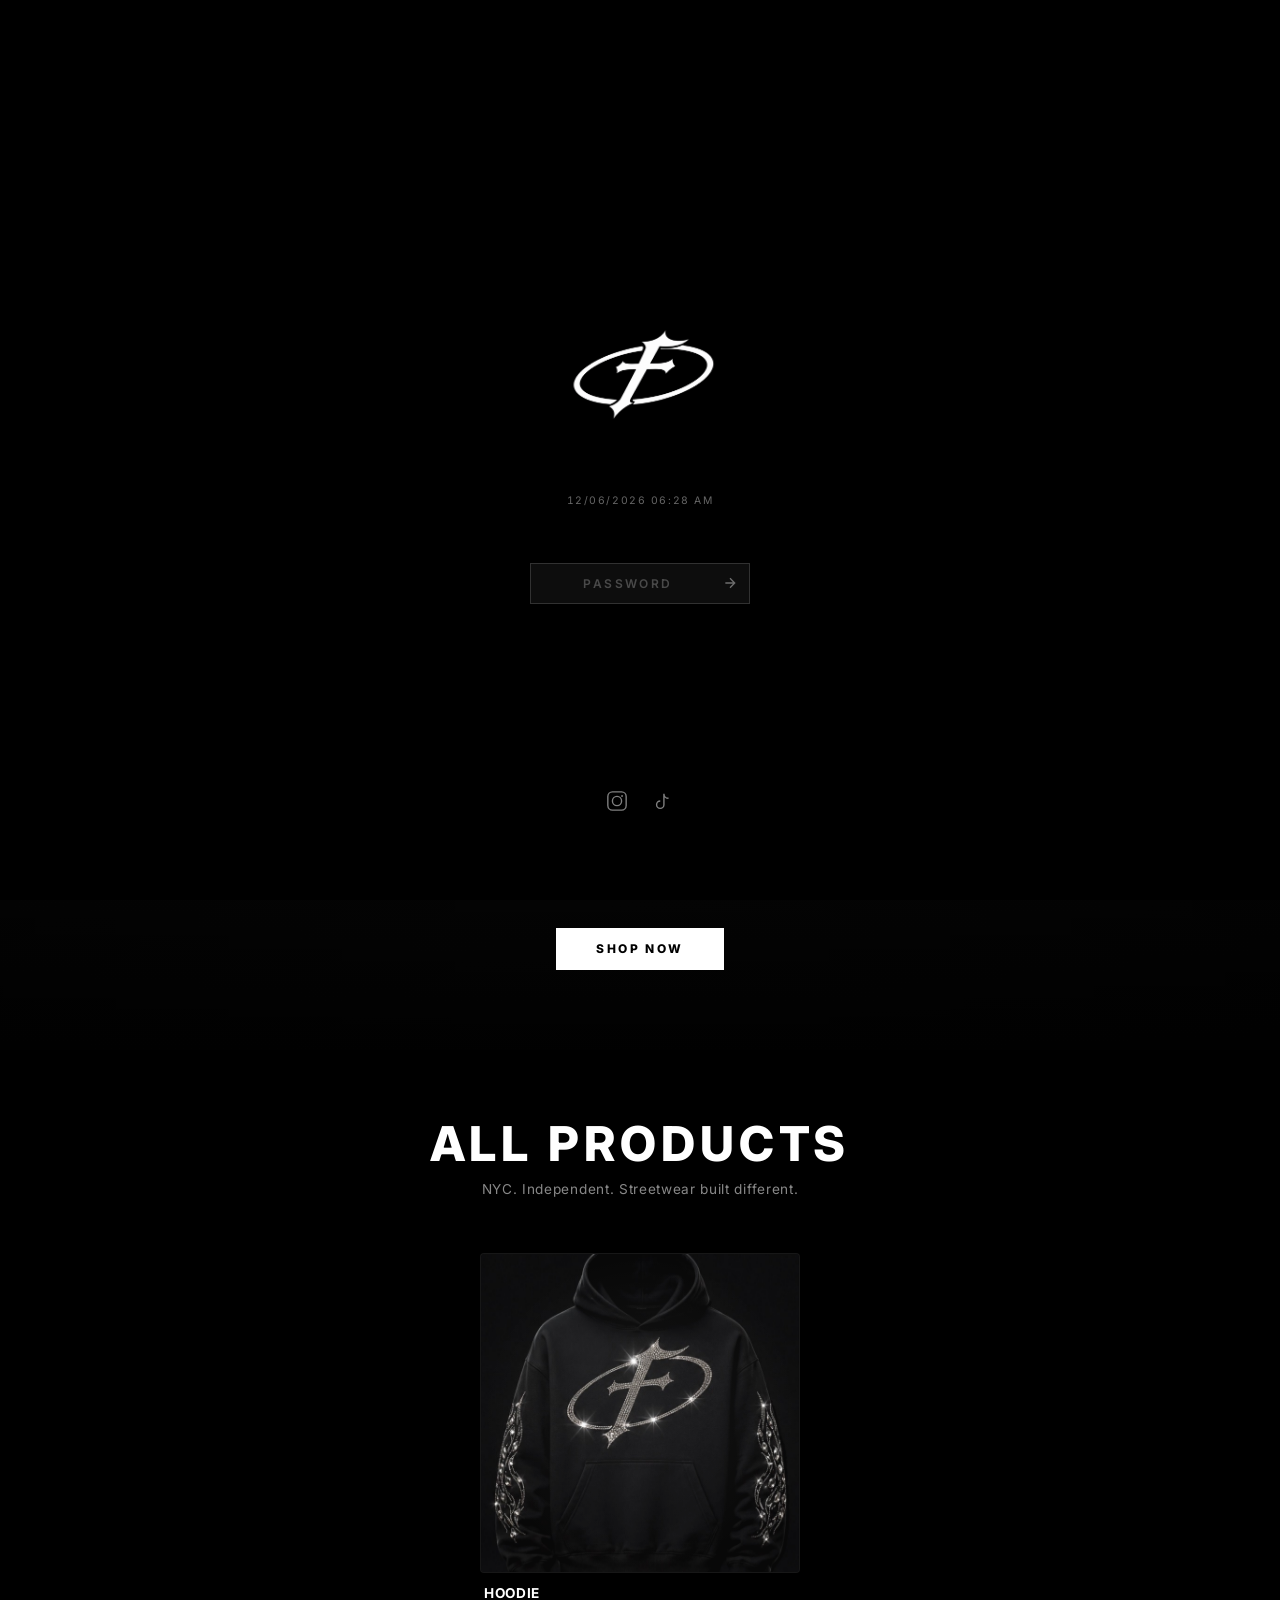
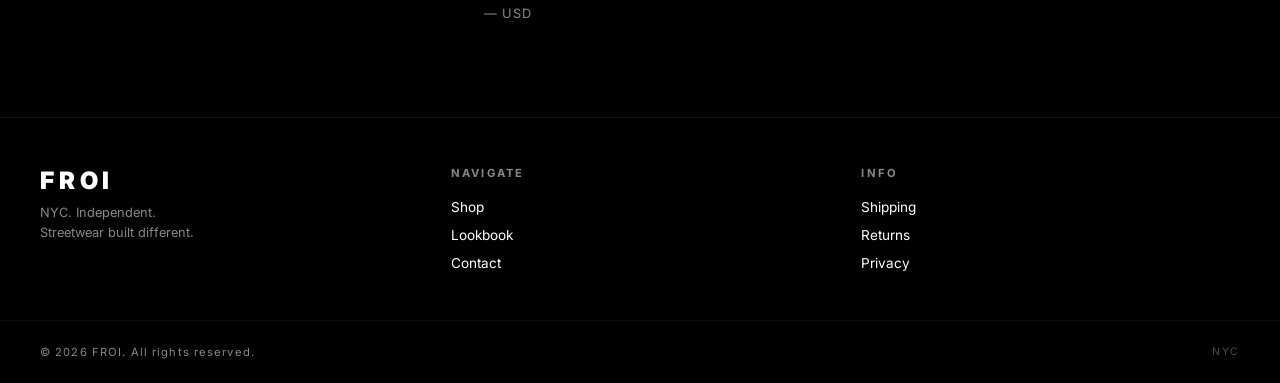
==== commit de95245d: "Remove social media links until URLs are provided Co-Authored-By: Claude Sonnet 4.6 <noreply@anthrop" ====
--- a/preview.html
+++ b/preview.html
@@ -992,14 +992,14 @@
 
   <!-- Redes sociales abajo -->
   <div class="ps-socials" style="position:absolute; bottom: 2.5rem; z-index:2;">
-    <a href="https://instagram.com/thefroicuts" target="_blank" aria-label="Instagram">
+    <a aria-label="Instagram" style="cursor:default;">
       <svg width="22" height="22" viewBox="0 0 24 24" fill="none" stroke="currentColor" stroke-width="1.5">
         <rect x="2" y="2" width="20" height="20" rx="5"/>
         <circle cx="12" cy="12" r="5"/>
         <circle cx="17.5" cy="6.5" r="1" fill="currentColor" stroke="none"/>
       </svg>
     </a>
-    <a href="https://tiktok.com/@thefroicuts" target="_blank" aria-label="TikTok">
+    <a aria-label="TikTok" style="cursor:default;">
       <svg width="22" height="22" viewBox="0 0 24 24" fill="none" stroke="currentColor" stroke-width="1.5">
         <path d="M9 12a4 4 0 1 0 4 4V4a5 5 0 0 0 5 5"/>
       </svg>
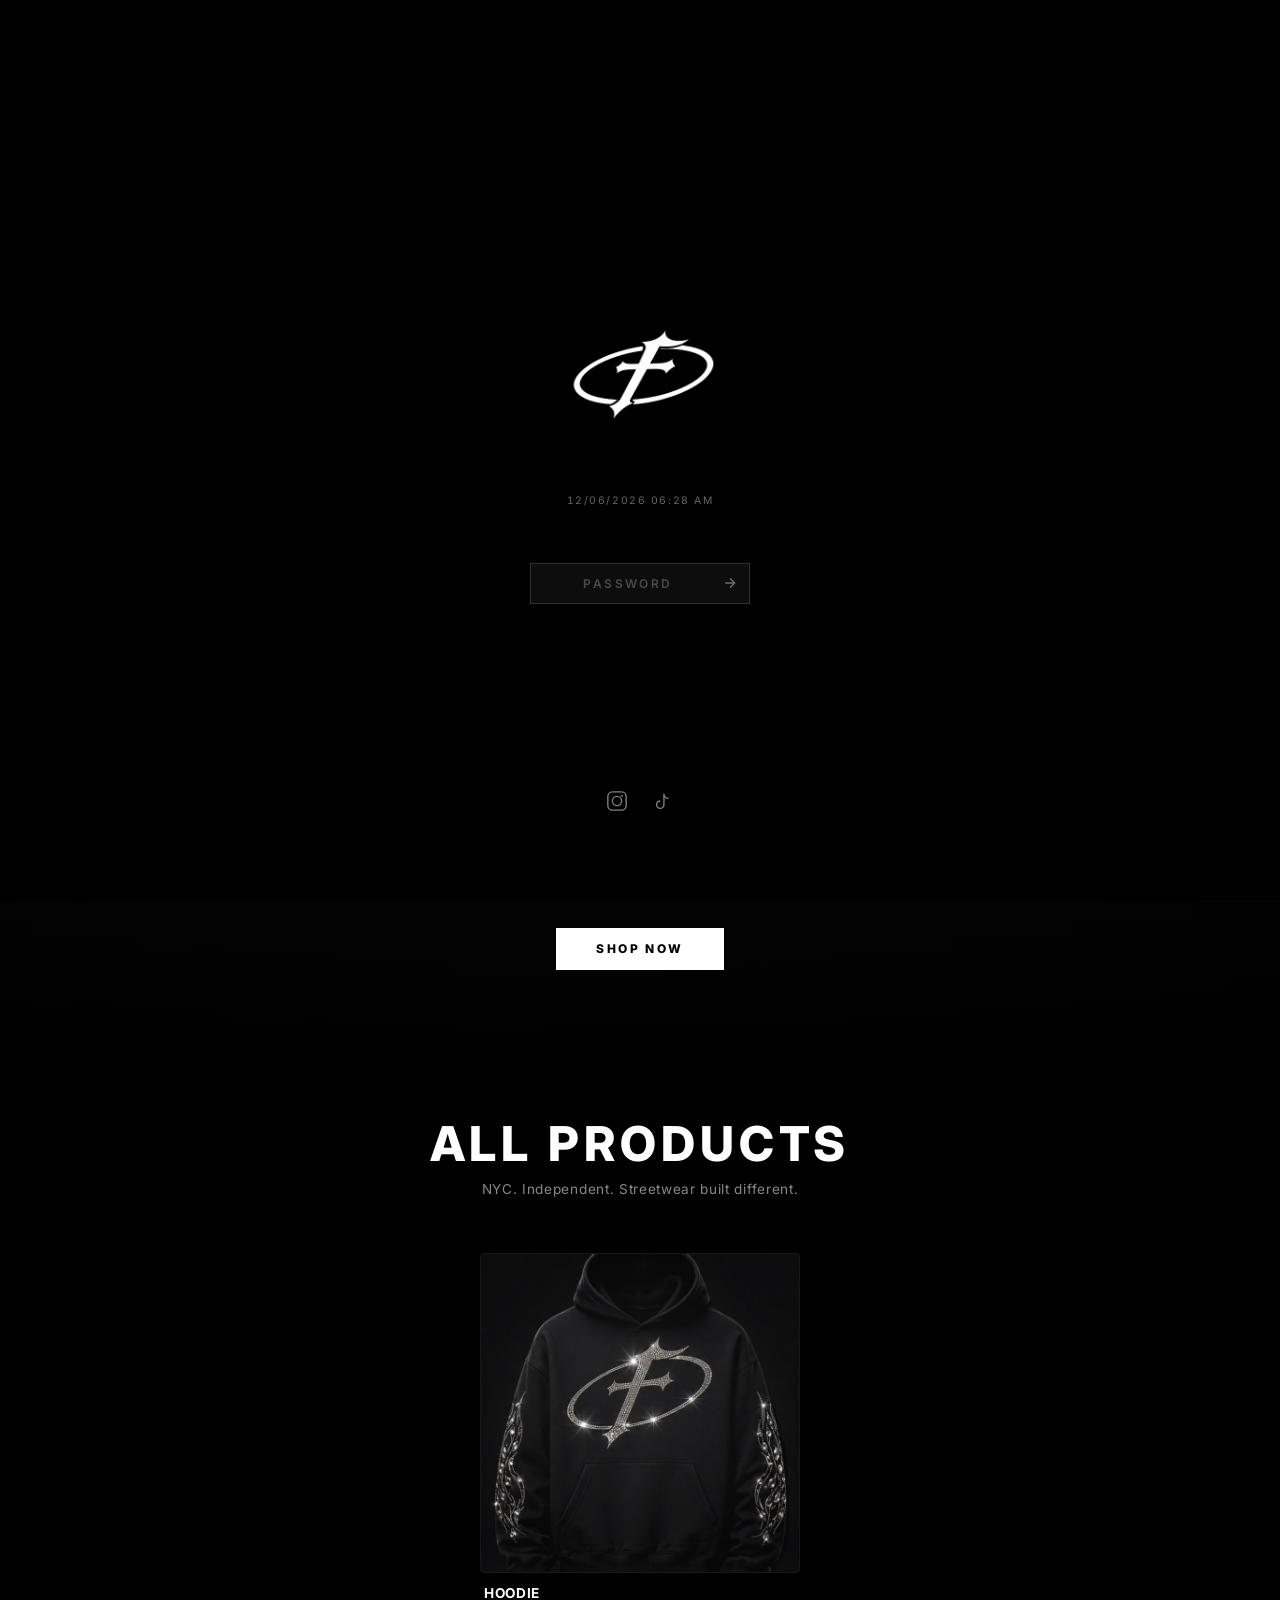
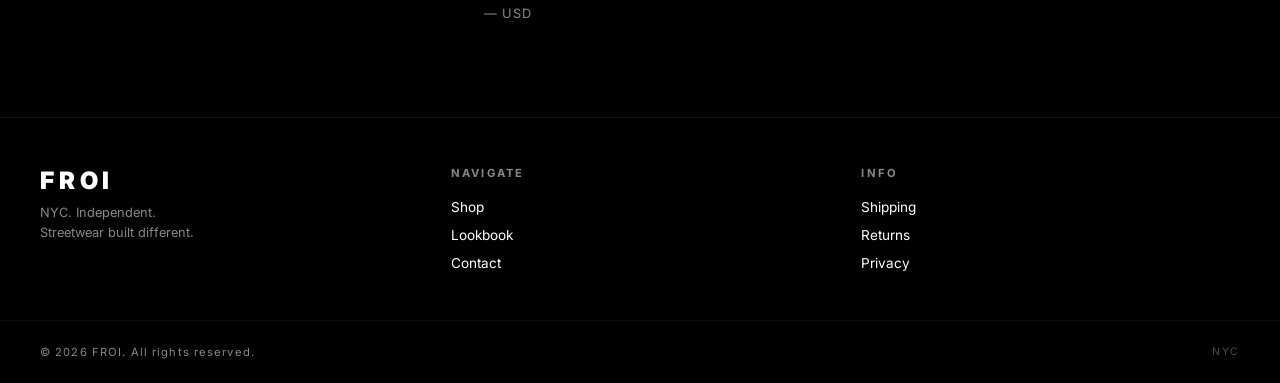
==== commit 4552b6df: "Fix scroll blocked when returning from hoodie page Co-Authored-By: Claude Sonnet 4.6 <noreply@anthro" ====
--- a/preview.html
+++ b/preview.html
@@ -1271,7 +1271,8 @@
     // Si ya entró antes, salta la contraseña directo
     if (sessionStorage.getItem('froi_auth')) {
       screen.classList.add('hidden');
-      document.body.style.overflow = '';
+    } else {
+      document.body.style.overflow = 'hidden';
     }
 
     function tryEnter() {
@@ -1294,9 +1295,6 @@
 
     submit.addEventListener('click', tryEnter);
     input.addEventListener('keydown', e => { if (e.key === 'Enter') tryEnter(); });
-
-    // Bloquea scroll mientras está la pantalla de contraseña
-    document.body.style.overflow = 'hidden';
   })();
 
   // ===== LIGHTNING =====
